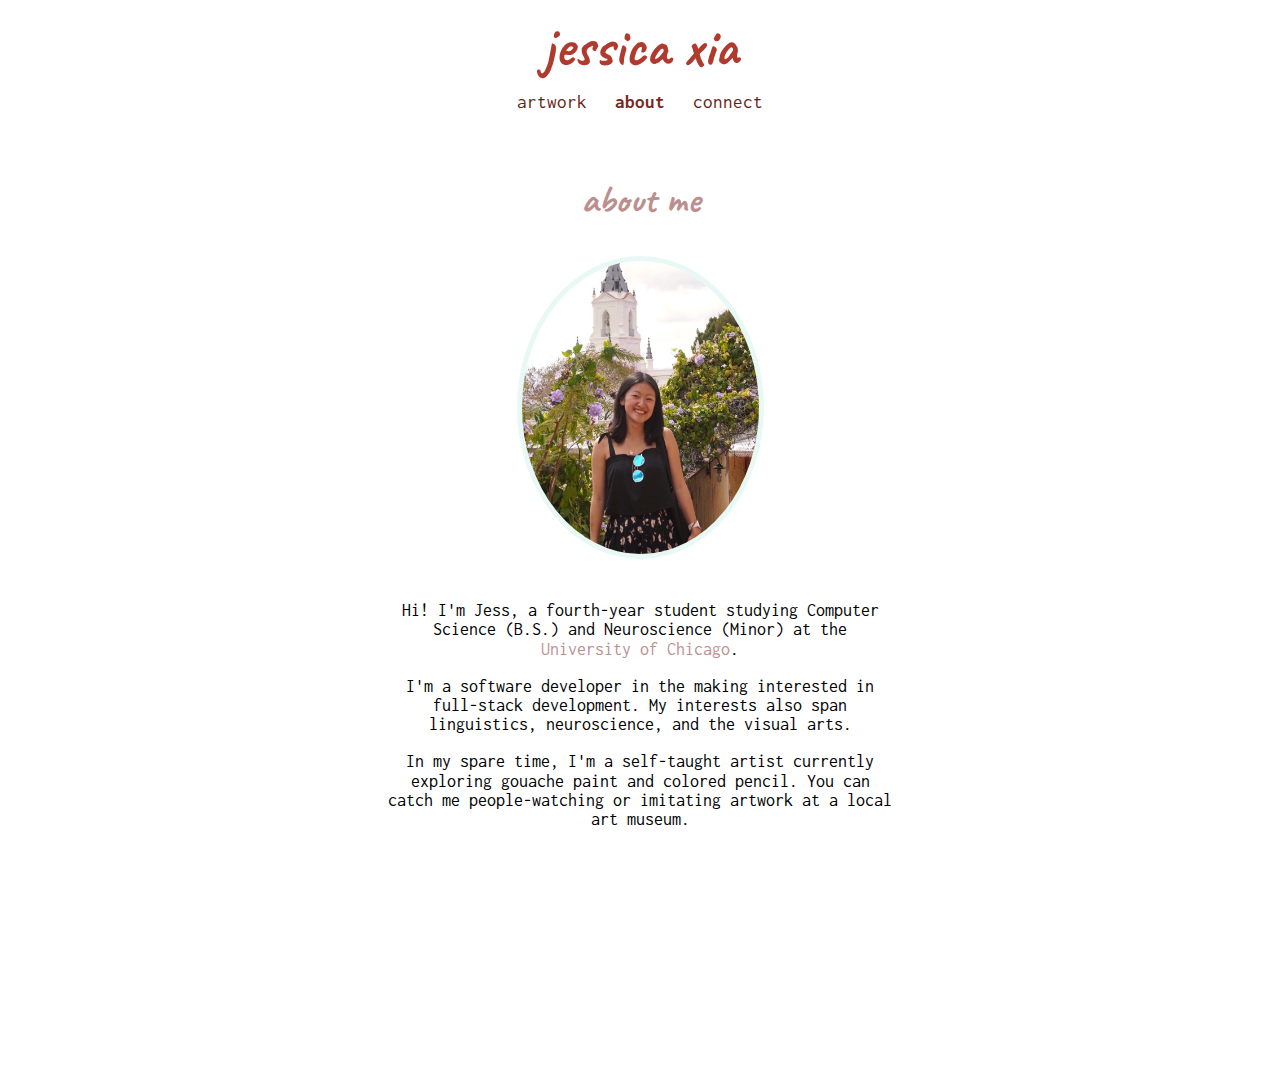
==== about.html @ 44c25503 "initial pages and css" ====
<!DOCTYPE html>
<html lang="en">
  <head>
    <meta charset="utf-8" />
    <title>Jessica Xia</title>
    <link rel="stylesheet" href="styles.css" />
  </head>

  <body>
    <header>
      <h1 class="titles">
        <a href="index.html" style="text-decoration: none; color: #B03A2E;" ;
          >jessica xia</a
        >
      </h1>
    </header>

    <nav>
      <div class="navbar">
        <a class="navlink" href="artwork.html">artwork</a>
        <a class="navlink current">about</a>
        <a class="navlink" href="connect.html">connect</a>
      </div>
    </nav>
    <div class="about">
      <h2 class="section-title">about me</h2>
      <!--
      <div class="upper-title">
        student <br>
        illustrator <br>
        & software engineering intern.
      </div>
    -->
      <div class="img-box">
        <img
          src="imgs/profile_2020.jpg"
          alt=""
          width="237px"
          height="293px"
          class="main-img"
        />
      </div>
      <div class="text-wrapper">
        <p>
          Hi! I'm Jess, a fourth-year student studying Computer Science (B.S.)
          and Neuroscience (Minor) at the
          <a class="hyperlink" target="_blank" href="http://uchicago.edu"
            >University of Chicago</a
          >.
        </p>
        <p>
          I'm a software developer in the making interested in full-stack
          development. My interests also span linguistics, neuroscience, and the 
          visual arts.
        </p>
        <p>
          In my spare time, I'm a self-taught artist currently exploring gouache paint and
          colored pencil. You can catch me people-watching or imitating 
          artwork at a local art museum.
        </p>
      </div>
    </div>
  </body>
</html>
---- styles.css ----
@import url("https://fonts.googleapis.com/css?family=Caveat");
@import url("https://fonts.googleapis.com/css?family=PT+Sans&display=swap");
@import url("https://fonts.googleapis.com/css?family=Inconsolata&display=swap");

h1 {
  margin: 10px;
  text-align: center;
}
.titles {
  color: #B03A2E;
  font-family: "Caveat";
  font-size: 3.6em;
}

body {
  background-color: white;
}
/* navbar */
.navbar {
  text-align: center;
}
.navbar a:hover {
  color: #E8F8F5;
  background-color: #78281F;
}
.navbar a {
  color: #641E16;
  text-decoration: none;
  font-size: 1.2em;
  padding: 5px 12px;
  background-color: white;
  width: 25%;
  font-family: "Inconsolata", "Arial";
}

.navbar .current {
  color: #78281F;
  font-weight: bold;
}

.navbar .current:hover{
  color: #78281F;
  font-weight: bold;
  background-color: white;
}

/* about me */
.about {
  position: relative;
  text-align: center;
  margin-top: 5%;
}

.about .section-title {
  color: rosybrown;
  font-size: 2.4em;
  font-family: "Caveat";
}

.about .upper-title {
  color: rosybrown;
  font-size: 1.2em;
  font-family: "Inconsolata";
  margin-bottom: 2%;
}

.about .text-wrapper {
  position: relative;
  color: black;
  margin-bottom: 20%;
  padding-left: 30%;
  padding-right: 30%;
  line-height: 1.1em;
  font-size: 1.1em;
  font-family: "Inconsolata";
}
 
.about .img-box {
  margin-bottom: 3%;
}

.about .main-img {
  border-radius: 50%;
  border: 5px solid #E8F8F5;
}

/* connect */
.connect {
  position: relative;
  text-align: center;
  margin-top: 5%;
}

.connect .section-title {
  color: rosybrown;
  font-size: 2.4em;
  font-family: "Caveat";
}

.connect .text-wrapper {
  position: relative;
  color: black;
  margin-bottom: 20%;
  padding-left: 30%;
  padding-right: 30%;
  line-height: 1.1em;
  font-size: 1.1em;
  font-family: "Inconsolata";
}

/* homepage image */
.homeimg {
  padding: 70px 0;
  display: block;
  margin-left: auto;
  margin-right: auto;
}

.hyperlink {
  color: rosybrown;
  text-decoration: none;
}
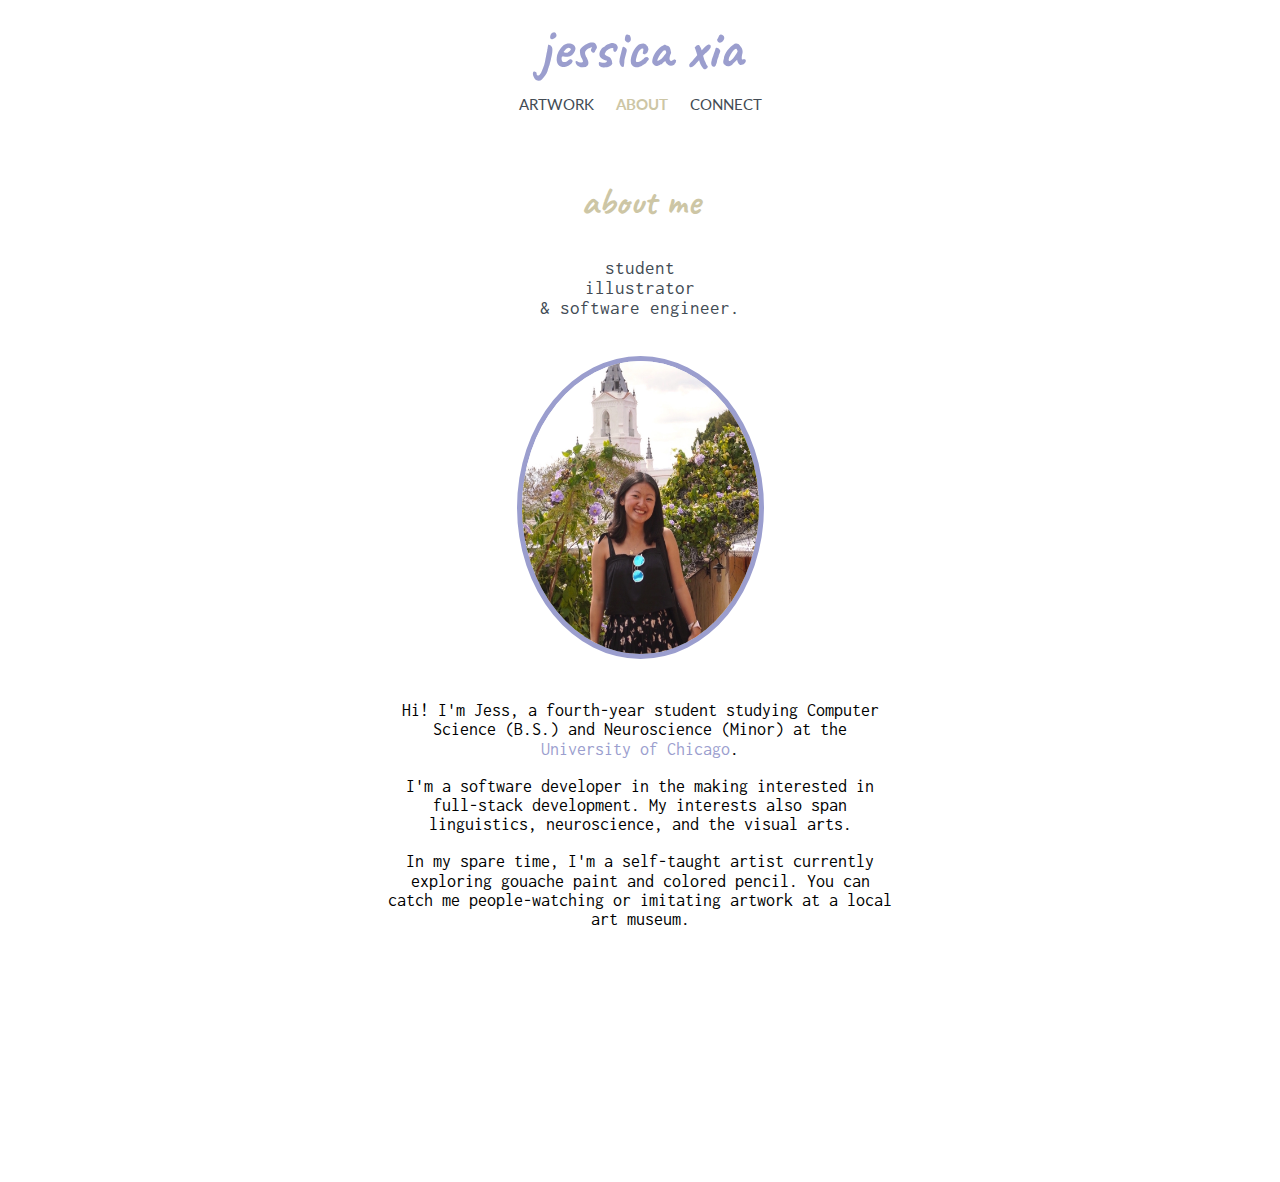
==== commit 294ffd53: "fix resize gallery, change navbar and colors" ====
--- a/about.html
+++ b/about.html
@@ -9,7 +9,7 @@
   <body>
     <header>
       <h1 class="titles">
-        <a href="index.html" style="text-decoration: none; color: #B03A2E;" ;
+        <a href="index.html" style="text-decoration: none; color: #9B9ECE;" ;
           >jessica xia</a
         >
       </h1>
@@ -17,20 +17,18 @@
 
     <nav>
       <div class="navbar">
-        <a class="navlink" href="artwork.html">artwork</a>
-        <a class="navlink current">about</a>
-        <a class="navlink" href="connect.html">connect</a>
+        <a class="navlink" href="artwork.html">ARTWORK</a>
+        <a class="navlink current">ABOUT</a>
+        <a class="navlink" href="connect.html">CONNECT</a>
       </div>
     </nav>
     <div class="about">
       <h2 class="section-title">about me</h2>
-      <!--
       <div class="upper-title">
         student <br>
         illustrator <br>
-        & software engineering intern.
+        & software engineer.
       </div>
-    -->
       <div class="img-box">
         <img
           src="imgs/profile_2020.jpg"
--- a/styles.css
+++ b/styles.css
@@ -1,47 +1,54 @@
 @import url("https://fonts.googleapis.com/css?family=Caveat");
+@import url("https://fonts.googleapis.com/css?family=Lato");
 @import url("https://fonts.googleapis.com/css?family=PT+Sans&display=swap");
 @import url("https://fonts.googleapis.com/css?family=Inconsolata&display=swap");
+
+:root { /* charcoal: 424B54, sage: CDC6A5 */
+  --titleColor: #9B9ECE;
+  --sectionTitleColor: #CDC6A5;
+  --navColor: #424B54;
+}
 
 h1 {
   margin: 10px;
   text-align: center;
 }
 .titles {
-  color: #B03A2E;
+  color: var(--titleColor);
   font-family: "Caveat";
-  font-size: 3.6em;
+  font-size: 3.7em;
 }
 
 body {
   background-color: white;
 }
+
 /* navbar */
 .navbar {
   text-align: center;
 }
+
 .navbar a:hover {
-  color: #E8F8F5;
-  background-color: #78281F;
+  color: #CDC6A5;
 }
+
 .navbar a {
-  color: #641E16;
+  color: var(--navColor);
   text-decoration: none;
-  font-size: 1.2em;
-  padding: 5px 12px;
-  background-color: white;
+  font-size: 0.96em;
+  padding: 5px 9px;
   width: 25%;
-  font-family: "Inconsolata", "Arial";
+  font-family: "Lato";
 }
 
 .navbar .current {
-  color: #78281F;
+  color: #CDC6A5;
   font-weight: bold;
 }
 
-.navbar .current:hover{
-  color: #78281F;
+.navbar .current:hover {
+  color: var(--navColor);
   font-weight: bold;
-  background-color: white;
 }
 
 /* about me */
@@ -52,16 +59,16 @@
 }
 
 .about .section-title {
-  color: rosybrown;
+  color: var(--sectionTitleColor);
   font-size: 2.4em;
   font-family: "Caveat";
 }
 
 .about .upper-title {
-  color: rosybrown;
+  color: #424B54;
   font-size: 1.2em;
   font-family: "Inconsolata";
-  margin-bottom: 2%;
+  margin-bottom: 3%;
 }
 
 .about .text-wrapper {
@@ -74,14 +81,14 @@
   font-size: 1.1em;
   font-family: "Inconsolata";
 }
- 
+
 .about .img-box {
   margin-bottom: 3%;
 }
 
 .about .main-img {
   border-radius: 50%;
-  border: 5px solid #E8F8F5;
+  border: 5px solid #9B9ECE;
 }
 
 /* connect */
@@ -92,7 +99,7 @@
 }
 
 .connect .section-title {
-  color: rosybrown;
+  color: var(--sectionTitleColor);
   font-size: 2.4em;
   font-family: "Caveat";
 }
@@ -117,6 +124,65 @@
 }
 
 .hyperlink {
-  color: rosybrown;
+  color: #9B9ECE;
   text-decoration: none;
-}+}
+
+/* artwork gallery */
+
+.artwork {
+  position: relative;
+  text-align: center;
+  margin-top: 5%;
+  padding-left: 70px;
+  padding-right: 70px;
+}
+
+.artwork .section-title {
+  color: var(--sectionTitleColor);
+  font-size: 2.4em;
+  font-family: "Caveat";
+}
+
+.row {
+  display: flex;
+  padding: 0 4px;
+}
+
+.col {
+  flex: 33.3%;
+  max-width: 33.3%;
+  padding: 0 4px;
+}
+
+.col img {
+  margin-top: 8px;
+  vertical-align: middle;
+  width: 100%;
+}
+
+@media screen and (max-width: 900px) {
+  .col {
+    flex: 48.5%;
+    max-width: 48.5%;
+  }
+
+  .row {
+    display: flex;
+    flex-wrap: wrap;
+    padding: 0 0;
+  }
+}
+
+@media screen and (max-width: 700px) {
+  .col {
+    flex: 100%;
+    max-width: 100%;
+  }
+
+  .row {
+    display: flex;
+    flex-wrap: wrap;
+    padding: 0 0;
+  }
+}
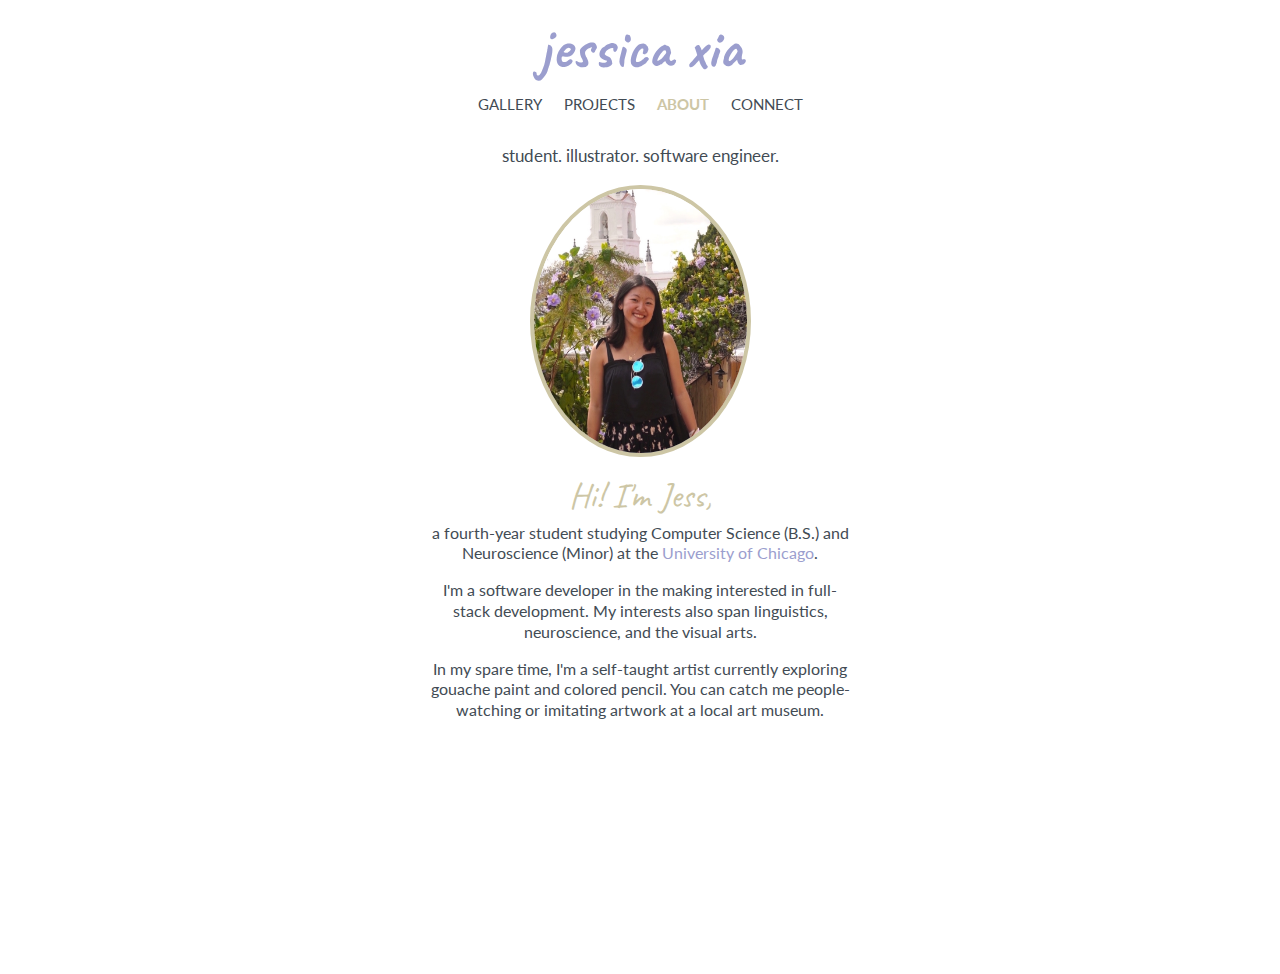
==== commit 6a6e1c35: "add jQuery and new projects page" ====
--- a/about.html
+++ b/about.html
@@ -17,30 +17,30 @@
 
     <nav>
       <div class="navbar">
-        <a class="navlink" href="artwork.html">ARTWORK</a>
+        <a class="navlink" href="gallery.html">GALLERY</a>
+        <a class="navlink" href="projects.html">PROJECTS</a>
         <a class="navlink current">ABOUT</a>
         <a class="navlink" href="connect.html">CONNECT</a>
       </div>
     </nav>
     <div class="about">
-      <h2 class="section-title">about me</h2>
+      <!-- <h2 class="section-title">about me</h2> -->
       <div class="upper-title">
-        student <br>
-        illustrator <br>
-        & software engineer.
+        student.  illustrator.  software engineer.
       </div>
-      <div class="img-box">
+      <div class="img-box"> <!-- 237 by 293 -->
         <img
           src="imgs/profile_2020.jpg"
           alt=""
-          width="237px"
-          height="293px"
+          width="213px" 
+          height="264px"
           class="main-img"
         />
       </div>
       <div class="text-wrapper">
-        <p>
-          Hi! I'm Jess, a fourth-year student studying Computer Science (B.S.)
+      <div class="section-title"> Hi! I'm Jess,</div>
+      <p>
+          a fourth-year student studying Computer Science (B.S.)
           and Neuroscience (Minor) at the
           <a class="hyperlink" target="_blank" href="http://uchicago.edu"
             >University of Chicago</a
--- a/styles.css
+++ b/styles.css
@@ -1,12 +1,14 @@
 @import url("https://fonts.googleapis.com/css?family=Caveat");
 @import url("https://fonts.googleapis.com/css?family=Lato");
-@import url("https://fonts.googleapis.com/css?family=PT+Sans&display=swap");
 @import url("https://fonts.googleapis.com/css?family=Inconsolata&display=swap");
 
-:root { /* charcoal: 424B54, sage: CDC6A5 */
-  --titleColor: #9B9ECE;
-  --sectionTitleColor: #CDC6A5;
-  --navColor: #424B54;
+:root {
+  /* charcoal: 424B54, sage: CDC6A5 */
+  --titleColor: #9b9ece;
+  --sectionTitleColor: #cdc6a5;
+  --hoverColor: #cdc6a5;
+  --navColor: #424b54;
+  --text: #424b54;
 }
 
 h1 {
@@ -23,13 +25,51 @@
   background-color: white;
 }
 
+/* homepage image */
+.homeimg {
+  padding: 70px 0;
+  display: block;
+  margin-left: auto;
+  margin-right: auto;
+}
+
+.hyperlink {
+  color: #9b9ece;
+  text-decoration: none;
+}
+
+span {
+  cursor: pointer;
+}
+
+#complete {
+  color: var(--navColor);
+  transition: color 0.5s ;
+}
+
+#complete:hover {
+  color: var(--hoverColor);
+  transition: color 0.5s;
+}
+
+#progress {
+  color: var(--navColor);
+  transition: color 0.5s ;
+}
+
+#progress:hover {
+  color: var(--hoverColor);
+  transition: color 0.5s;
+}
+
 /* navbar */
 .navbar {
   text-align: center;
 }
 
 .navbar a:hover {
-  color: #CDC6A5;
+  color: var(--hoverColor);
+  transition: color 0.5s;
 }
 
 .navbar a {
@@ -42,111 +82,101 @@
 }
 
 .navbar .current {
-  color: #CDC6A5;
+  color: #cdc6a5;
   font-weight: bold;
 }
 
 .navbar .current:hover {
-  color: var(--navColor);
+  color: #cdc6a5;
   font-weight: bold;
+  transition: none;
+}
+
+.section-title {
+  color: var(--sectionTitleColor);
+  font-size: 2.2em;
+  font-family: "Caveat";
 }
 
 /* about me */
 .about {
   position: relative;
   text-align: center;
-  margin-top: 5%;
-}
-
-.about .section-title {
-  color: var(--sectionTitleColor);
-  font-size: 2.4em;
-  font-family: "Caveat";
+  margin-top: 2.5%;
 }
 
 .about .upper-title {
-  color: #424B54;
-  font-size: 1.2em;
-  font-family: "Inconsolata";
-  margin-bottom: 3%;
+  color: #424b54;
+  font-size: 1.04em;
+  font-family: "Lato";
+  margin-bottom: 1.5%;
 }
 
 .about .text-wrapper {
   position: relative;
-  color: black;
+  color: var(--text);
+  margin-bottom: 20%;
+  padding-left: 33%;
+  padding-right: 33%;
+  line-height: 1.3em;
+  font-size: 1em;
+  font-family: "Lato";
+}
+
+.about .img-box {
+  margin-bottom: 2%;
+}
+
+.about .main-img {
+  border-radius: 50%;
+  border: 4px solid #cdc6a5;
+}
+
+/* projects */
+.projects {
+  position: relative;
+  text-align: center;
+  margin-top: 2.5%;
+}
+
+h3 {
+  font-weight: normal;
+  color: var(--text);
+  font-size: 1em;
+  font-family: "Lato";
+}
+
+/* connect */
+.connect {
+  position: relative;
+  text-align: center;
+  margin-top: 2.5%;
+}
+
+.connect .text-wrapper {
+  position: relative;
+  color: var(--text);
   margin-bottom: 20%;
   padding-left: 30%;
   padding-right: 30%;
-  line-height: 1.1em;
-  font-size: 1.1em;
-  font-family: "Inconsolata";
-}
-
-.about .img-box {
-  margin-bottom: 3%;
-}
-
-.about .main-img {
-  border-radius: 50%;
-  border: 5px solid #9B9ECE;
-}
-
-/* connect */
-.connect {
-  position: relative;
-  text-align: center;
-  margin-top: 5%;
-}
-
-.connect .section-title {
-  color: var(--sectionTitleColor);
-  font-size: 2.4em;
-  font-family: "Caveat";
-}
-
-.connect .text-wrapper {
-  position: relative;
-  color: black;
-  margin-bottom: 20%;
-  padding-left: 30%;
-  padding-right: 30%;
-  line-height: 1.1em;
-  font-size: 1.1em;
-  font-family: "Inconsolata";
-}
-
-/* homepage image */
-.homeimg {
-  padding: 70px 0;
-  display: block;
-  margin-left: auto;
-  margin-right: auto;
-}
-
-.hyperlink {
-  color: #9B9ECE;
-  text-decoration: none;
+  line-height: 1.3em;
+  font-size: 1em;
+  font-family: "Lato";
 }
 
 /* artwork gallery */
-
-.artwork {
-  position: relative;
-  text-align: center;
-  margin-top: 5%;
+.gallery {
+  position: relative;
+  text-align: center;
+  margin-top: 2.5%;
   padding-left: 70px;
   padding-right: 70px;
-}
-
-.artwork .section-title {
-  color: var(--sectionTitleColor);
-  font-size: 2.4em;
-  font-family: "Caveat";
 }
 
 .row {
   display: flex;
   padding: 0 4px;
+  border: 2px solid #424b54;
 }
 
 .col {
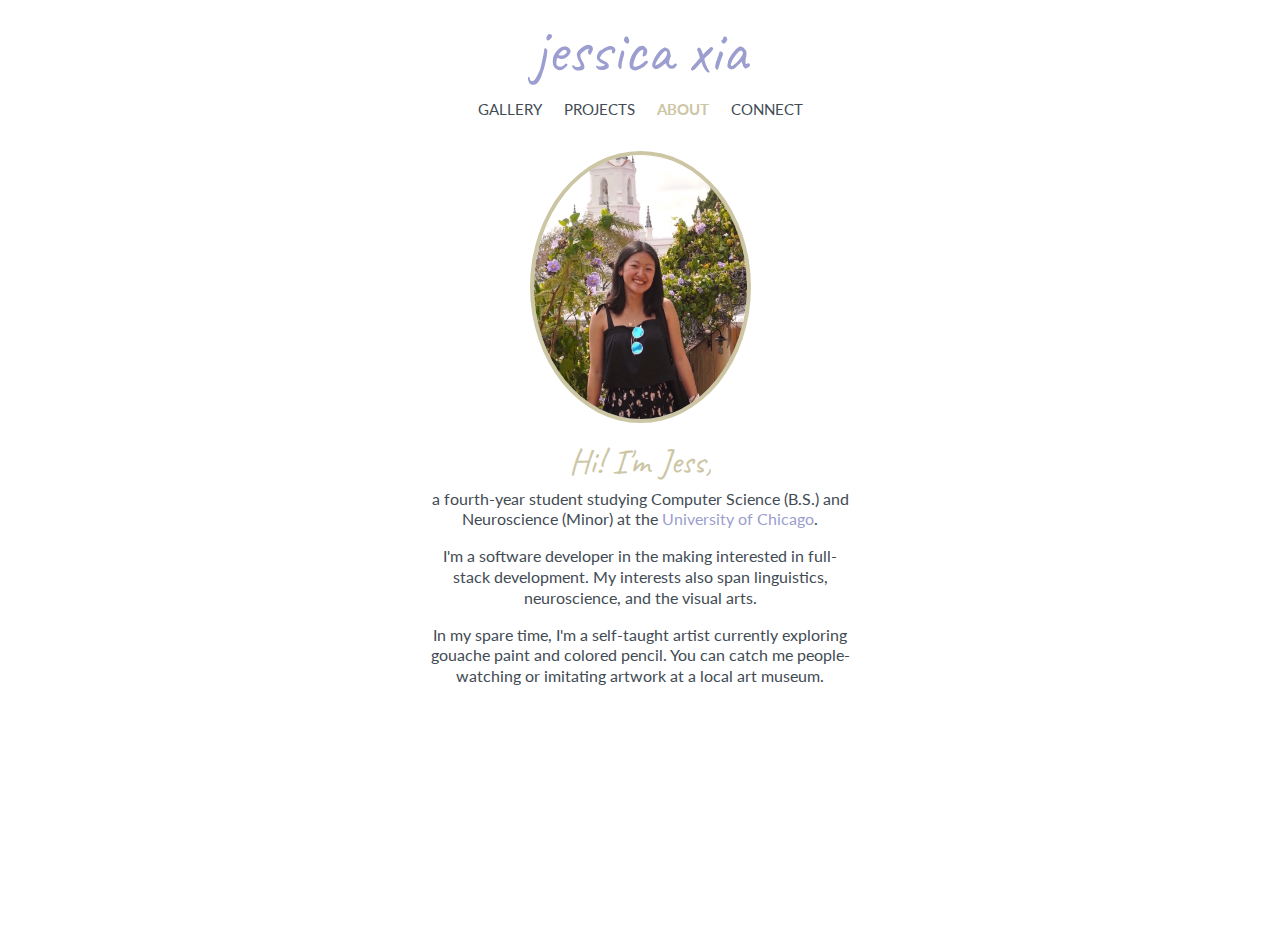
==== commit 6178268c: "projects progress and loading icon" ====
--- a/about.html
+++ b/about.html
@@ -24,10 +24,13 @@
       </div>
     </nav>
     <div class="about">
-      <!-- <h2 class="section-title">about me</h2> -->
+      <!-- <h2 class="section-title">about me</h2> 
+      
       <div class="upper-title">
         student.  illustrator.  software engineer.
       </div>
+
+      -->
       <div class="img-box"> <!-- 237 by 293 -->
         <img
           src="imgs/profile_2020.jpg"
@@ -58,5 +61,7 @@
         </p>
       </div>
     </div>
+    <script src="https://ajax.googleapis.com/ajax/libs/jquery/3.5.1/jquery.min.js"></script>
+    <script src="js/scripts.js"></script>
   </body>
 </html>
--- a/styles.css
+++ b/styles.css
@@ -1,24 +1,39 @@
 @import url("https://fonts.googleapis.com/css?family=Caveat");
 @import url("https://fonts.googleapis.com/css?family=Lato");
+@import url("https://fonts.googleapis.com/css?family=Lato:ital@1");
 @import url("https://fonts.googleapis.com/css?family=Inconsolata&display=swap");
+@import url("https://fonts.googleapis.com/css2?family=Raleway&display=swap");
 
 :root {
-  /* charcoal: 424B54, sage: CDC6A5 */
-  --titleColor: #9b9ece;
+  /* charcoal: 424B54, sage: CDC6A5, prussian blue: 1D2D44, periwinkle: 9b9ece */
+  --titleColor: #1D2D44;
   --sectionTitleColor: #cdc6a5;
   --hoverColor: #cdc6a5;
   --navColor: #424b54;
   --text: #424b54;
 }
 
+.loading {
+	position: fixed;
+	left: 0px;
+	top: 0px;
+	width: 100%;
+	height: 100%;
+	z-index: 9999;
+  background: url("imgs/loopy.gif") center no-repeat #fff;
+  background-size: 400px 240px;
+}
+
 h1 {
   margin: 10px;
   text-align: center;
 }
+
 .titles {
   color: var(--titleColor);
   font-family: "Caveat";
-  font-size: 3.7em;
+  font-weight: 300;
+  font-size: 4em;
 }
 
 body {
@@ -96,6 +111,7 @@
   color: var(--sectionTitleColor);
   font-size: 2.2em;
   font-family: "Caveat";
+  font-weight: 300;
 }
 
 /* about me */
@@ -137,13 +153,54 @@
   position: relative;
   text-align: center;
   margin-top: 2.5%;
+  padding-left: 70px;
+  padding-right: 70px;
 }
 
 h3 {
-  font-weight: normal;
-  color: var(--text);
-  font-size: 1em;
-  font-family: "Lato";
+  color: var(--text);
+  font-size: 1em;
+  font-family: "Lato";
+}
+
+.projects .text-wrapper {
+  position: relative;
+  color: var(--text);
+  padding-left: 33%;
+  padding-right: 33%;
+  line-height: 1.3em;
+  font-size: 1em;
+  font-family: "Lato";
+}
+
+.projects .title {
+  text-align: left;
+  padding-left: 4px;
+  line-height: 1.3em;
+  font-size: 1em;
+  font-family: "Lato";
+  color: rosybrown;
+}
+
+.projects .title .desc {
+  font-size: 0.96em;
+  color: var(--text);
+}
+
+.projects .container {
+  display: flex;
+}
+
+.projects .box {
+  flex: 48.5%;
+  max-width: 48.5%;
+  padding: 0 4px;
+}
+
+.projects .box img {
+  margin-top: 8px;
+  vertical-align: middle;
+  width: 100%;
 }
 
 /* connect */
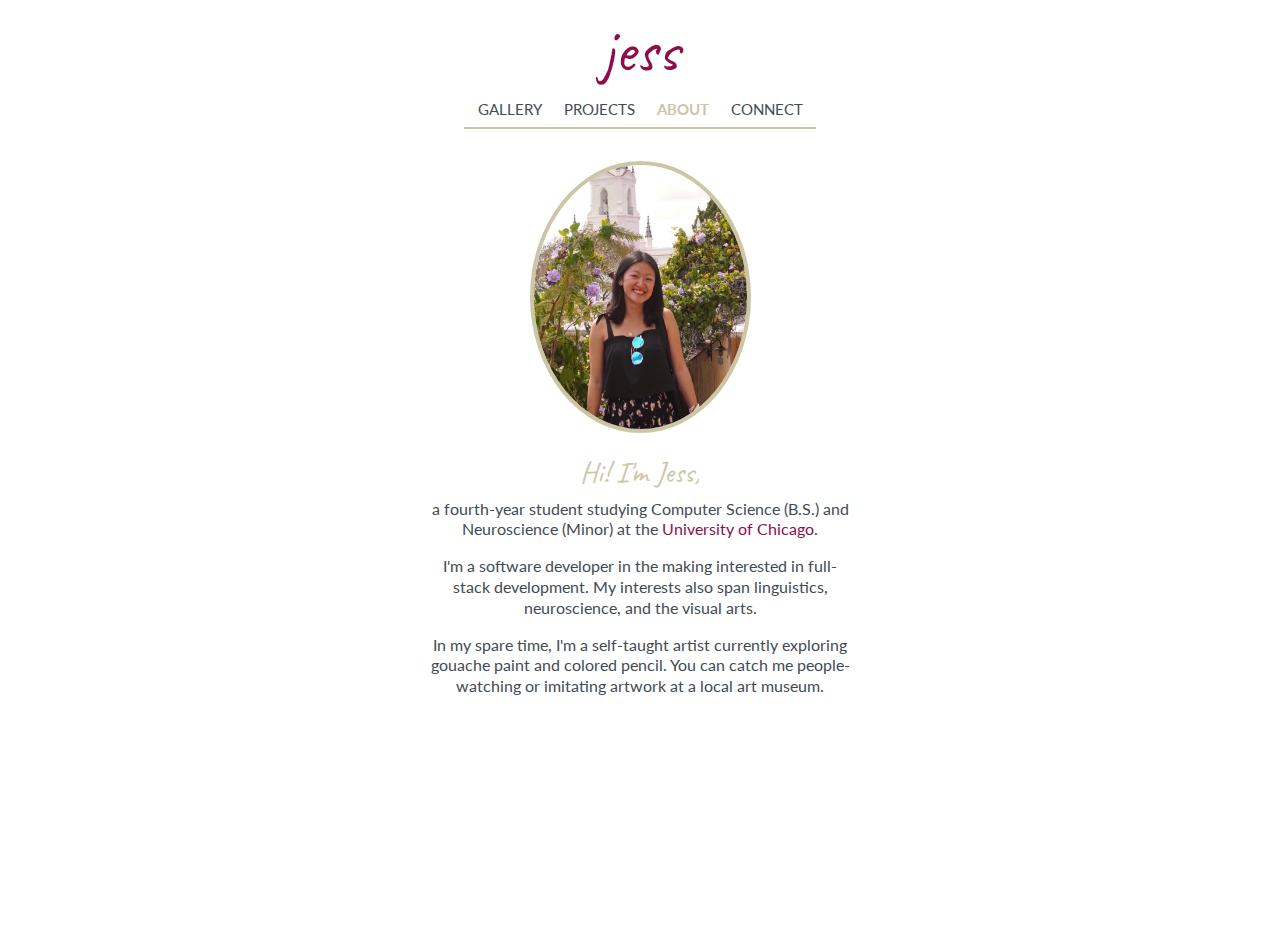
==== commit b834b00d: "update style and add animation" ====
--- a/about.html
+++ b/about.html
@@ -9,12 +9,11 @@
   <body>
     <header>
       <h1 class="titles">
-        <a href="index.html" style="text-decoration: none; color: #9B9ECE;" ;
-          >jessica xia</a
+        <a href="index.html" style="text-decoration: none; color: #8e0e4a;" ;
+          >jess</a
         >
       </h1>
     </header>
-
     <nav>
       <div class="navbar">
         <a class="navlink" href="gallery.html">GALLERY</a>
@@ -23,6 +22,7 @@
         <a class="navlink" href="connect.html">CONNECT</a>
       </div>
     </nav>
+    <hr width="350px" size="2" color="#cdc6a5" noshade>
     <div class="about">
       <!-- <h2 class="section-title">about me</h2> 
       
--- a/styles.css
+++ b/styles.css
@@ -6,7 +6,7 @@
 
 :root {
   /* charcoal: 424B54, sage: CDC6A5, prussian blue: 1D2D44, periwinkle: 9b9ece */
-  --titleColor: #1D2D44;
+  --titleColor: #8e0e4a;
   --sectionTitleColor: #cdc6a5;
   --hoverColor: #cdc6a5;
   --navColor: #424b54;
@@ -21,7 +21,7 @@
 	height: 100%;
 	z-index: 9999;
   background: url("imgs/loopy.gif") center no-repeat #fff;
-  background-size: 400px 240px;
+  background-size: 427px 240px;
 }
 
 h1 {
@@ -32,7 +32,7 @@
 .titles {
   color: var(--titleColor);
   font-family: "Caveat";
-  font-weight: 300;
+  font-weight: 200;
   font-size: 4em;
 }
 
@@ -49,7 +49,7 @@
 }
 
 .hyperlink {
-  color: #9b9ece;
+  color: #8e0e4a;
   text-decoration: none;
 }
 
@@ -90,7 +90,7 @@
 .navbar a {
   color: var(--navColor);
   text-decoration: none;
-  font-size: 0.96em;
+  font-size: 0.92em;
   padding: 5px 9px;
   width: 25%;
   font-family: "Lato";
@@ -109,7 +109,7 @@
 
 .section-title {
   color: var(--sectionTitleColor);
-  font-size: 2.2em;
+  font-size: 1.86em;
   font-family: "Caveat";
   font-weight: 300;
 }
@@ -176,10 +176,11 @@
 .projects .title {
   text-align: left;
   padding-left: 4px;
-  line-height: 1.3em;
-  font-size: 1em;
-  font-family: "Lato";
-  color: rosybrown;
+  padding-right: 30%;
+  line-height: 1.3em;
+  font-size: 1em;
+  font-family: "Lato";
+  color: #8e0e4a;
 }
 
 .projects .title .desc {
@@ -203,6 +204,11 @@
   width: 100%;
 }
 
+.projects .box2 img {
+  margin-top: 8px;
+  vertical-align: middle;
+}
+
 /* connect */
 .connect {
   position: relative;
@@ -230,10 +236,20 @@
   padding-right: 70px;
 }
 
+.gallery .text-wrapper {
+  position: relative;
+  color: var(--text);
+  margin-bottom: 2%;
+  padding-left: 20%;
+  padding-right: 20%;
+  line-height: 1.3em;
+  font-size: 1em;
+  font-family: "Lato";
+}
+
 .row {
   display: flex;
   padding: 0 4px;
-  border: 2px solid #424b54;
 }
 
 .col {
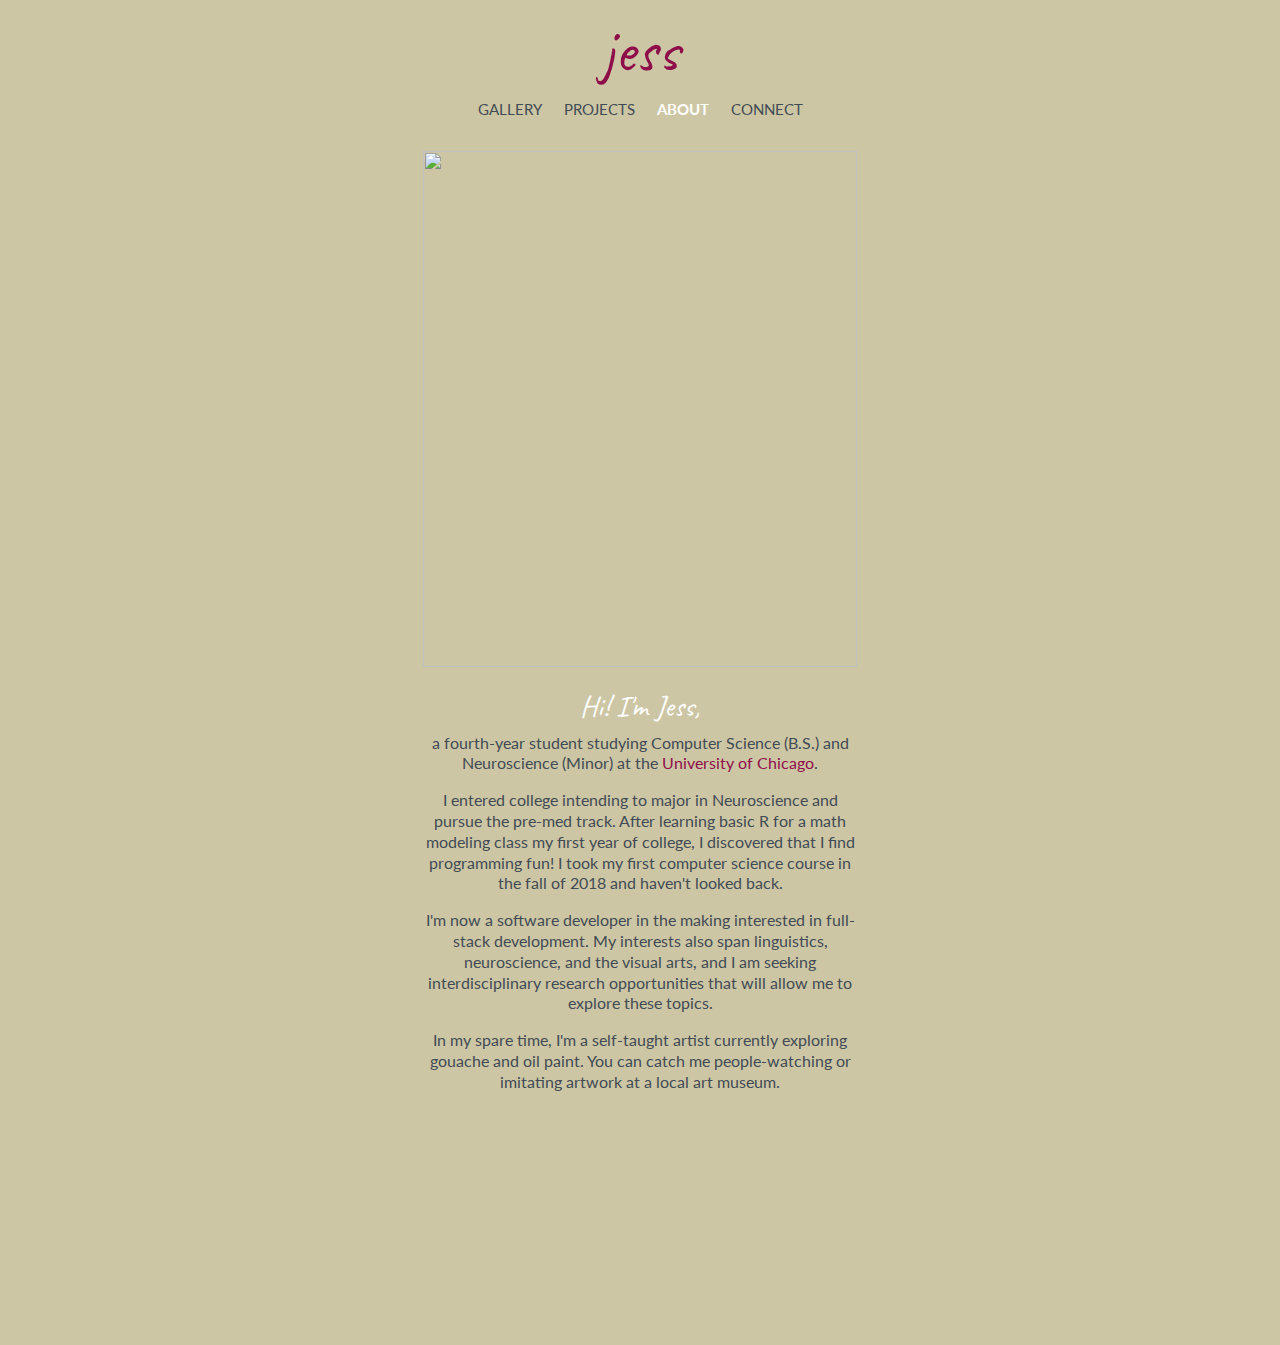
==== commit 2119ef75: "update about and color" ====
--- a/about.html
+++ b/about.html
@@ -22,7 +22,7 @@
         <a class="navlink" href="connect.html">CONNECT</a>
       </div>
     </nav>
-    <hr width="350px" size="2" color="#cdc6a5" noshade>
+    <!--<hr width="350px" size="2" color="#cdc6a5" noshade>-->
     <div class="about">
       <!-- <h2 class="section-title">about me</h2> 
       
@@ -33,10 +33,10 @@
       -->
       <div class="img-box"> <!-- 237 by 293 -->
         <img
-          src="imgs/profile_2020.jpg"
+          src="imgs/jess.png"
           alt=""
-          width="213px" 
-          height="264px"
+          width="434px" 
+          height="516px"
           class="main-img"
         />
       </div>
@@ -50,14 +50,20 @@
           >.
         </p>
         <p>
-          I'm a software developer in the making interested in full-stack
-          development. My interests also span linguistics, neuroscience, and the 
-          visual arts.
+          I entered college intending to major in Neuroscience and pursue the pre-med track. 
+          After learning basic R for a math modeling class my first year of college, 
+          I discovered that I find programming fun! I took my first computer 
+          science course in the fall of 2018 and haven't looked back.
         </p>
         <p>
-          In my spare time, I'm a self-taught artist currently exploring gouache paint and
-          colored pencil. You can catch me people-watching or imitating 
-          artwork at a local art museum.
+          I'm now a software developer in the making interested in full-stack
+          development. My interests also span linguistics, neuroscience, and the 
+          visual arts, and I am seeking interdisciplinary research opportunities that 
+          will allow me to explore these topics.
+        </p>
+        <p>
+          In my spare time, I'm a self-taught artist currently exploring gouache and oil paint. 
+          You can catch me people-watching or imitating artwork at a local art museum.
         </p>
       </div>
     </div>
--- a/styles.css
+++ b/styles.css
@@ -7,8 +7,8 @@
 :root {
   /* charcoal: 424B54, sage: CDC6A5, prussian blue: 1D2D44, periwinkle: 9b9ece */
   --titleColor: #8e0e4a;
-  --sectionTitleColor: #cdc6a5;
-  --hoverColor: #cdc6a5;
+  --sectionTitleColor: white;
+  --hoverColor: white;
   --navColor: #424b54;
   --text: #424b54;
 }
@@ -20,7 +20,7 @@
 	width: 100%;
 	height: 100%;
 	z-index: 9999;
-  background: url("imgs/loopy.gif") center no-repeat #fff;
+  background: url("imgs/loopy.gif") center no-repeat #cdc6a5;
   background-size: 427px 240px;
 }
 
@@ -37,7 +37,7 @@
 }
 
 body {
-  background-color: white;
+  background-color: #cdc6a5;
 }
 
 /* homepage image */
@@ -97,12 +97,12 @@
 }
 
 .navbar .current {
-  color: #cdc6a5;
+  color: white;
   font-weight: bold;
 }
 
 .navbar .current:hover {
-  color: #cdc6a5;
+  color: white;
   font-weight: bold;
   transition: none;
 }
@@ -143,10 +143,11 @@
   margin-bottom: 2%;
 }
 
+/*
 .about .main-img {
   border-radius: 50%;
   border: 4px solid #cdc6a5;
-}
+}*/
 
 /* projects */
 .projects {
